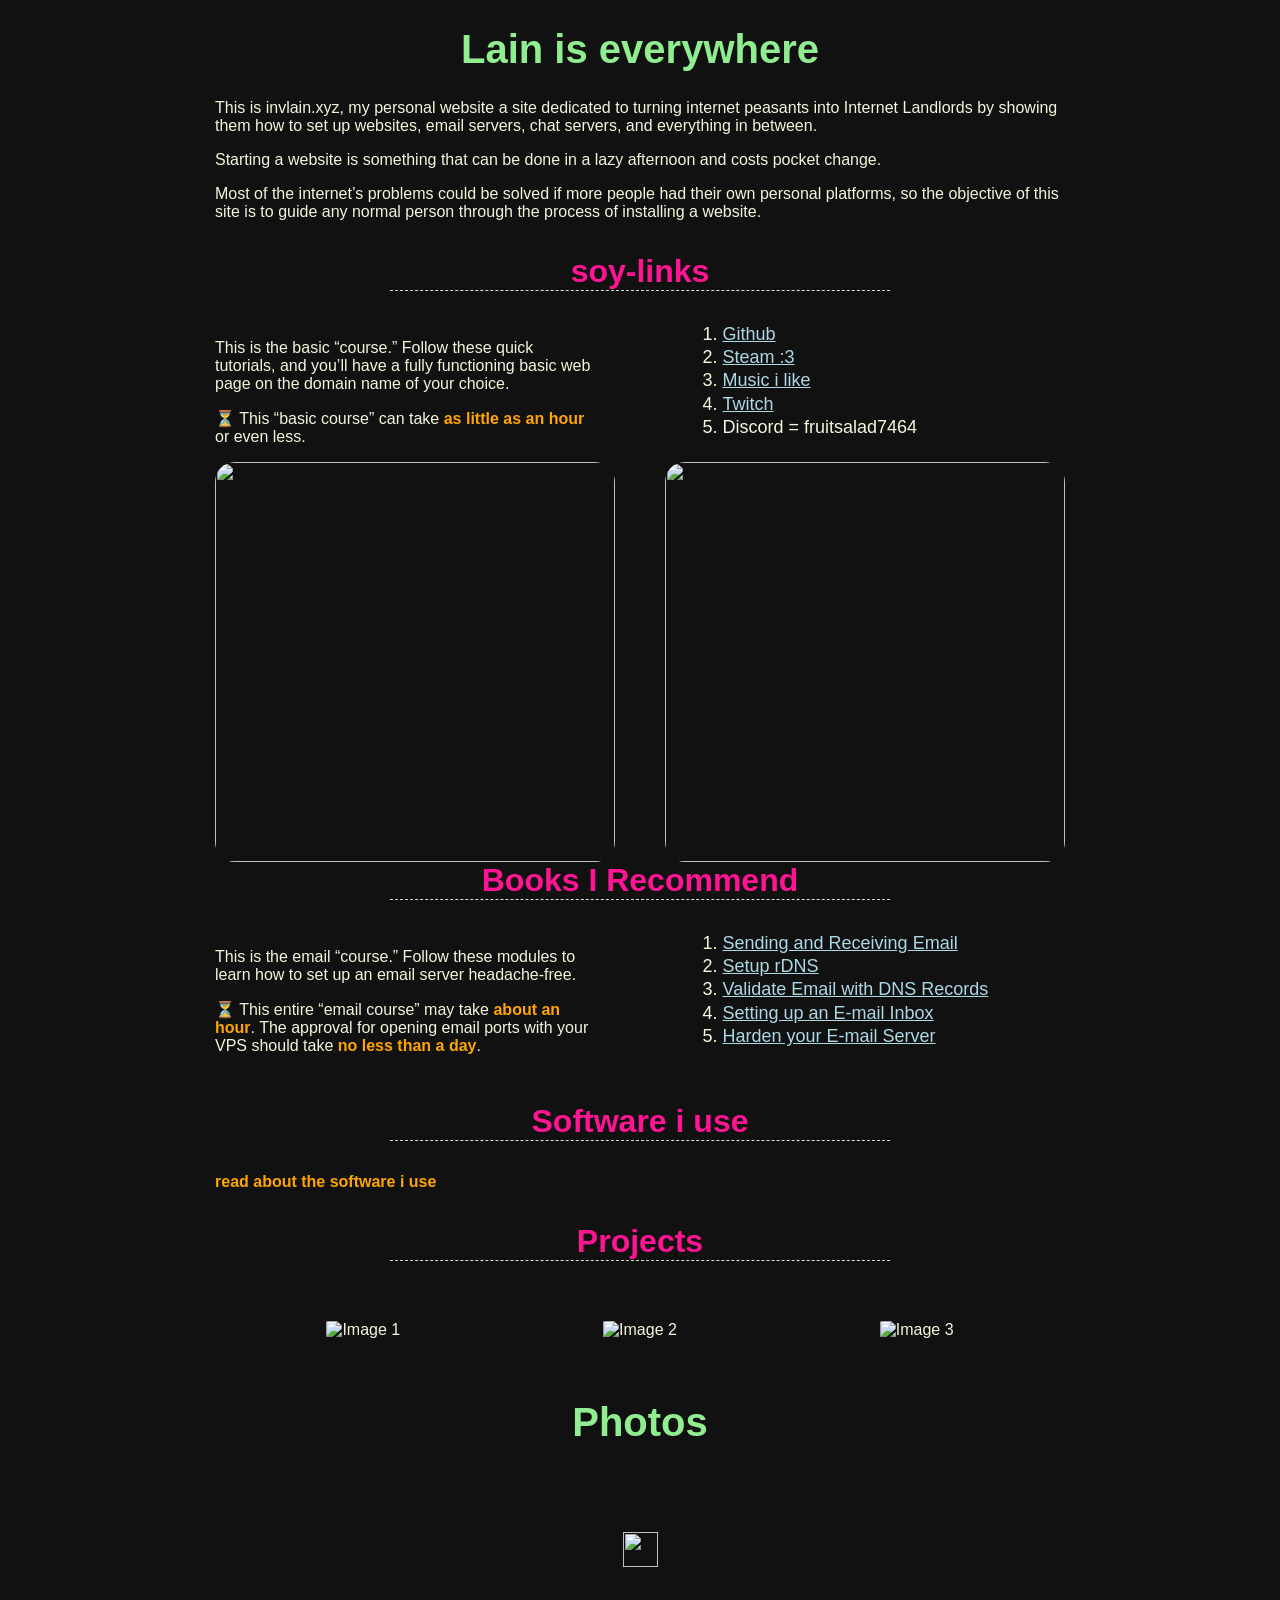
==== index.html @ 0e61f632 "Add files via upload" ====
<!DOCTYPE html>
<html lang="en">
<head>
  <meta http-equiv="content-type" content="text/html; charset=UTF-8">
  <meta name="generator" content="Hugo 0.80.0">
  <title>Lain</title>
  <link rel="canonical" href="https://Lain.net/">
  <link rel="alternate" type="application/rss+xml" title="Lain RSS">
  <link rel="stylesheet" type="text/css" href="mywebsite_files/style.css">
  <link rel="icon" href="https://images.squarespace-cdn.com/content/v1/57825361440243db4a4b7830/1641021232864-M6GP8YBA8YEK329PHSXB/IMG_8609.JPG?format=300w">
  <meta name="description" content="This is LandChad.net, a site dedicated to turning internet peasants into Internet Landlords by showing them how to set up websites, email servers, chat servers, and everything in between. Starting a website is something that can be done in a lazy afternoon and costs pocket change. Most of the internet’s problems could be solved if more people had their own personal platforms, so the objective of this site is to guide any normal person through the process of installing a website.">
  <meta name="viewport" content="width=device-width, initial-scale=1">
  <meta name="robots" content="index, follow">
  <meta charset="utf-8">
</head>
<body>
  <main>
    <header><h1>Lain is everywhere</h1></header>
    <article>
      <p>This is invlain.xyz, my personal website a site dedicated to turning internet peasants into Internet Landlords by showing them how to set up websites, email servers, chat servers, and everything in between.</p>
      <p>Starting a website is something that can be done in a lazy afternoon and costs pocket change.</p>
      <p>Most of the internet’s problems could be solved if more people had their own personal platforms, so the objective of this site is to guide any normal person through the process of installing a website.</p>
      <h2 id="soy-links">soy-links</h2>
      <div>
        <div class="left">
          <p>This is the basic “course.” Follow these quick tutorials, and you’ll have a fully functioning basic web page on the domain name of your choice.</p>
          <p>⏳ This “basic course” can take <strong>as little as an hour</strong> or even less.</p>
        </div>
        <div class="right">
          <ol class="ll">
            <li><a href="https://github.com/fruitsaladchan/"><span class="title">Github</span></a><span style="display:none">[basic]</span></li>
            <li><a href="https://steamcommunity.com/profiles/76561198983419915/"><span class="title">Steam :3</span></a><span style="display:none">[basic]</span></li>
            <li><a href="https://soundcloud.com/fruit-salad-162533379/likes"><span class="title">Music i like</span></a><span style="display:none">[basic]</span></li>
            <li><a href="https://www.twitch.tv/fruitsaladchan"><span class="title">Twitch</span></a><span style="display:none">[basic]</span></li>
            <li><span class="title">Discord = fruitsalad7464</span><span style="display:none">[basic]</span></li>
          </ol>
        </div>
        <br>
        <body>
          <img align="right" src="https://daladybug.productions/wp-content/uploads/2016/07/lain-bear-suit.png" width="400" height="400" class="rounded-image"> 
        </body>
        <img align="left" src="https://i.pinimg.com/originals/d7/64/84/d76484f755763b87d45ec9c56e21b37c.gif" width="400" height="400" class="rounded-image">
      </div>
      <h2 id="setup-an-email-server">Books I Recommend</h2>
      <div>
        <div class="left">
          <p>This is the email “course.” Follow these modules to learn how to set up an email server headache-free.</p>
          <p>⏳ This entire “email course” may take <strong>about an hour</strong>. The approval for opening email ports with your VPS should take <strong>no less than a day</strong>.</p>
        </div>
        <div class="right">
          <ol class="ll">
            <li><a href="https://landchad.net/mail/smtp/"><span class="title">Sending and Receiving Email</span></a><span style="display:none">[mail]</span></li>
            <li><a href="https://landchad.net/mail/rdns/"><span class="title">Setup rDNS</span></a><span style="display:none">[mail]</span></li>
            <li><a href="https://landchad.net/mail/validate/"><span class="title">Validate Email with DNS Records</span></a><span style="display:none">[mail]</span></li>
            <li><a href="https://landchad.net/mail/inbox/"><span class="title">Setting up an E-mail Inbox</span></a><span style="display:none">[mail]</span></li>
            <li><a href="https://landchad.net/mail/security/"><span class="title">Harden your E-mail Server</span></a><span style="display:none">[mail]</span></li>
          </ol>
        </div>
        <br>
      </div>
      <h2 id="software i use">Software i use</h2>
      
     <strong>read about the software i use</strong>
     <a href="https://github.com/fruitsaladchan/website/blob/main/Software.html"></a>
     

      <h2 align="center"> Projects</h2>






      &nbsp;

      <!DOCTYPE html>
      <html lang="en">
      <head>
          <meta charset="UTF-8">
          <meta name="viewport" content="width=device-width, initial-scale=1.0">
          <title>Small Image Row Example</title>
          <style>
              
              .image-row {
                  display: flex;
                  justify-content: space-around;
                  align-items: center;
                  margin: 10px;
              }
      
              .image-row img {
                  max-width: 250%;
                  height: auto;
                  max-height: 250px; 
              }
          </style>
      </head>
      <body>
      
          <div class="image-row">
              <img src="https://fauux.neocities.org/1367109547_2.gif" alt="Image 1" class="rounded-image">
              <img src="https://fauux.neocities.org/step2.gif" alt="Image 2" class="rounded-image">
              <img src="https://fauux.neocities.org/Sleep_2.gif" alt="Image 3" class="rounded-image">
          </div>
      
      </body>
      </html>

      &nbsp;

      <header><h1>Photos</h1></header>
      


      &nbsp;&nbsp;&nbsp;&nbsp;&nbsp;

</style>
</head>
<body>


<!-- Footer section -->
<footer>
<div class="gif-container">
  <img src="https://i.imgur.com/q7GqrC9.gif" width="35" height="35">
</div>

</body>
</html>
---- mywebsite_files/style.css ----
/* Since this site is about teaching web concepts, even this file is a learning
 * opportunity. */

body {
	color: beige ;
	background: #111 ;
	margin-bottom: 200px ;
    	font-family: sans-serif ;
}

h1 {
	text-align: center ;
	color: lightgreen ;
}

header h1 {
	font-size: 40px ;
}

h2 {
	text-align: center ;
	color: deeppink ;
	font-size: 24pt ;
	border-bottom: dashed #ddd 1px ;
	max-width: 500px ;
	margin: 1em auto ;
}

h3 {
    color: gold ;
	clear: both ;
}

/* "a" is for links. */
a {
    color: lightblue ;
}

/* The "hover" option, which can be used with pretty much anything, allows you
 * to set different settings if someone hovers over something with their mouse.
 * */
a:hover {
    color: white ;
}

dt {
	font-weight: bold ;
}

/* code and pre are for formatting monospace text commands. Use code generally,
 * but pre is for separate code blocks. pre is also sensitive to whitespace,
 * unlike most of HTML. */
code {
	border-radius: 5px ;
}
pre {
	background: #111222 ;
	border: 1px solid lime ;
	border-radius: 20px ;
	padding: 1em ;
	white-space: pre-wrap;
	overflow-wrap: break-word ;
	max-width: 600px ;
	margin: auto ;
}

.wide { max-width: inherit ; }

p img, li img, h1 img, h2 img, h3 img, h4 img, dt img, .inline {
	vertical-align: middle ;
	max-width: 1em;
	max-height: 1em;
	border: none ;
	display: inline ;
}

p img, li img, h1 img, h2 img, h3 img, h4 img, dt img, .inline {
	vertical-align: middle ;
	max-width: 1em;
	max-height: 1em;
	border: none ;
	display: inline ;
}

img {
	max-width: 90% ;
	margin: auto ;
	display: block ;
	border: none ;
}
.titleimg {
	border: none ;
	height: 150px ;
}
strong {
	color: orange ;
}

footer {
	text-align: center ;
	font-variant: small-caps ;
	clear: both ;
	padding: 2em 0 ;
}
footer li {
	display: inline-block ;
	padding: 0 .5em ;
	font-size: x-large ;
}
footer li:hover {
	background: lightblue ;
}

nav { font-size: small ;}

footer { font-size: large ; }

nav ul, footer ul, #taglist {
	padding: 0;
}

main {
	margin: auto ;
}

/* asides are used for minor tangential notes. I have them shrunk down in
 * softer colors in a box with soft corners (border-radius). */

aside {
    border: solid 1px black ;
    border-radius: 20px ;
    padding: 0 1em 0 1em ;
    font-size: small ;
}

aside p {
    color: gray ;
}

aside code {
    color: green ;
}

/* .callout here is refencing any aside given the class name callout
 * An example being: <aside class="callout"> */
aside.callout  {
    border: solid 1px orange;
}

.cnp {
	width: 100% ;

}

/* This "@media" block defines rules that will only be applied when the minimum
 * width of the screen is 55em or greater. In essence, they are settings that
 * only apply on normal widescreens, but *not* phones and low res monitors.
 * Since we have more room on widescreens, we change a couple things. */

@media (min-width: 55em) {

    aside {
    margin: 0 30px 0 30px;
    }

	.resright, .disappear {
		display: block ;
		float: right;
		padding: 20px ;
		clear: both ;
		max-height: 400px ;
		max-width: 300px ;
	}

    header { max-width: 900px ; margin: auto;}
	main { max-width: 850px ; }
}

.ll {
	font-size: large ;
	line-height: 1.3em ;
	max-width: 600px;
	margin: auto ;
	display: block ;
}

.ll dt {
	display: inline-block ;
	width: 6em ;
	background: gray ;
	max-width: 30% ;
}

.ll dd {
	display: inline ;
	background: blue ;
	max-width: 60% ;
}

.ll dd:after {
	display:block;
	content: '' ;
}


/* These settings are for the cryptocurrency donation QR codes and info on the
 * main page. */
.qr { max-width: 150px ; padding: 10px; border: none; }
.cryptocontainer {
    display: flex ;
    flex-wrap: wrap ;
    justify-content: center ;
}
.cryptoinfo {
    max-width: 350px ;
    text-align: center ;
    padding-left: 10px ;
    padding-right: 10px ;
}
.cryptoinfo code,.crypto {
	font-size: small ;
	overflow-wrap: break-word ;
}

/* The "Next Article" Button changes color and also has a 👉 automatically
 * added to its front. */

@-webkit-keyframes next {
    0% {color: yellow ;}
    100% {color: lightblue}
}

.prev {
	font-size: large ;
	text-align: center ;
	margin: auto ;
	display: block ;
	font-weight: bold ;
	padding: 1em ;
}

.prev:before {
	content: "👈" ;
}

.next a {
	color: inherit ;
}

.next {
	  -webkit-animation:next 1s infinite alternate ;
	font-size: xx-large ;
	text-align: center ;
	margin: auto ;
	display: block ;
	font-weight: bold ;
	padding: 1em ;
}

#servicelist {
	text-align: center ;
}

.next:before {
	content: "👉" ;
}

#servicelist {
	padding-left: 0 ;
}

#servicelist li {
	display: inline-block ;
	height: 150px ;
	width: 150px ;
	position: relative ;
}

#servicelist img {
	height: 80% ;
	width: 80% ;
	max-height: none ;
	max-width: none ;
	position: absolute ;
	left: 50% ;
	transform: translateX(-50%);
}

#servicelist .title, #servicelist li:hover .desc {
	display: block ;
	position: absolute ;
	color: white ;
	width: 100% ;
	text-align: center ;
	top: 50%;
  	transform: translateY(-50%);
	border-radius: 1em ;
	font-size: large ;

}

.left {
	width: 45% ;
	float: left ;
	clear: both ;
}

.right {
	width: 45% ;
	float: right ;
}

br {
	clear: both;
}

#servicelist .title {
	font-size: xx-large ;
	background-color: rgba(3,3,3,0.6) ;
}
#servicelist li:hover .desc {
	background-color: rgba(3,3,3,0.9) ;
}

#servicelist li:hover .title, .desc, .tags {
	display: none ;
}

mark {
	background: unset ;
	color: orange ;
	font-weight: bold ;
}

.rounded-image {
  border-radius: 5%;
}
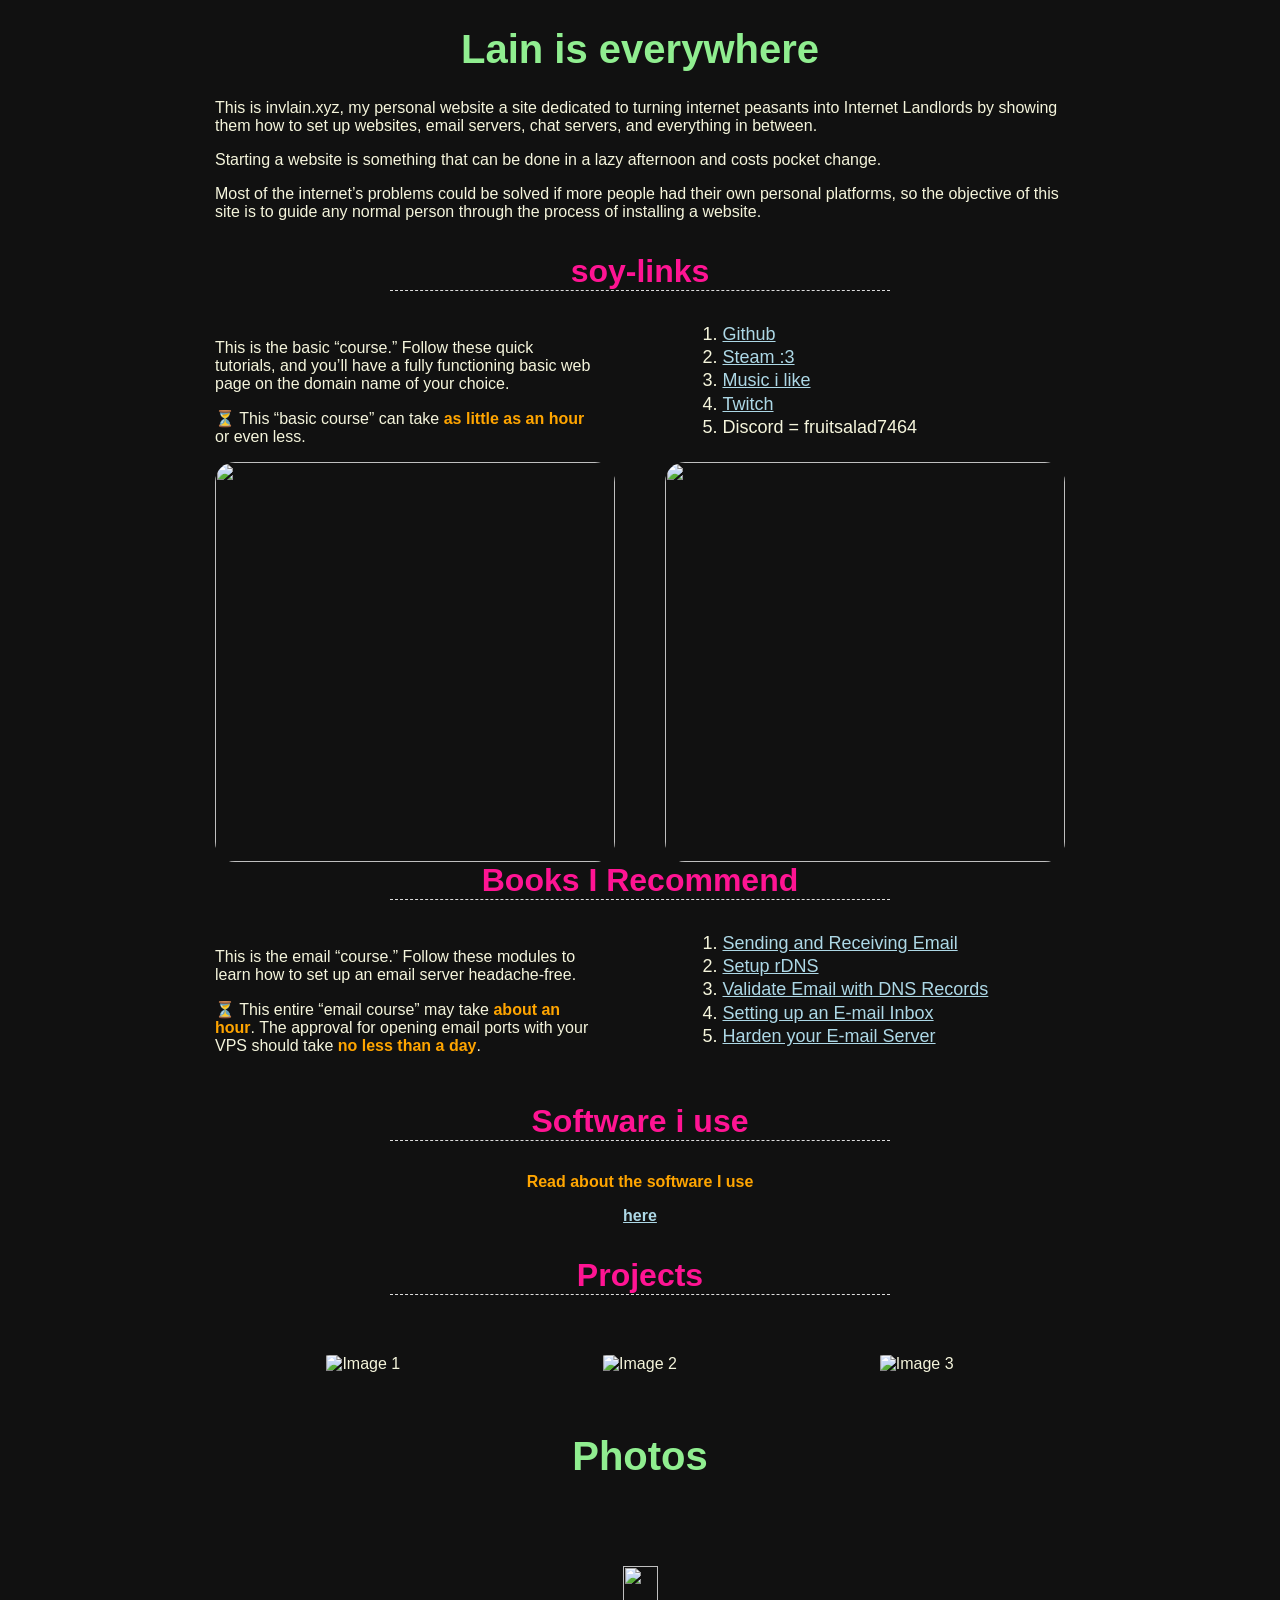
==== commit 68861ad2: "Add files via upload" ====
--- a/index.html
+++ b/index.html
@@ -59,9 +59,7 @@
         <br>
       </div>
       <h2 id="software i use">Software i use</h2>
-      
-     <strong>read about the software i use</strong>
-     <a href="https://github.com/fruitsaladchan/website/blob/main/Software.html"></a>
+      <p align="center"><strong >Read about the software I use</a></strong><p align="center"><strong><a href="software.html">here</a></strong></p>
      
 
       <h2 align="center"> Projects</h2>
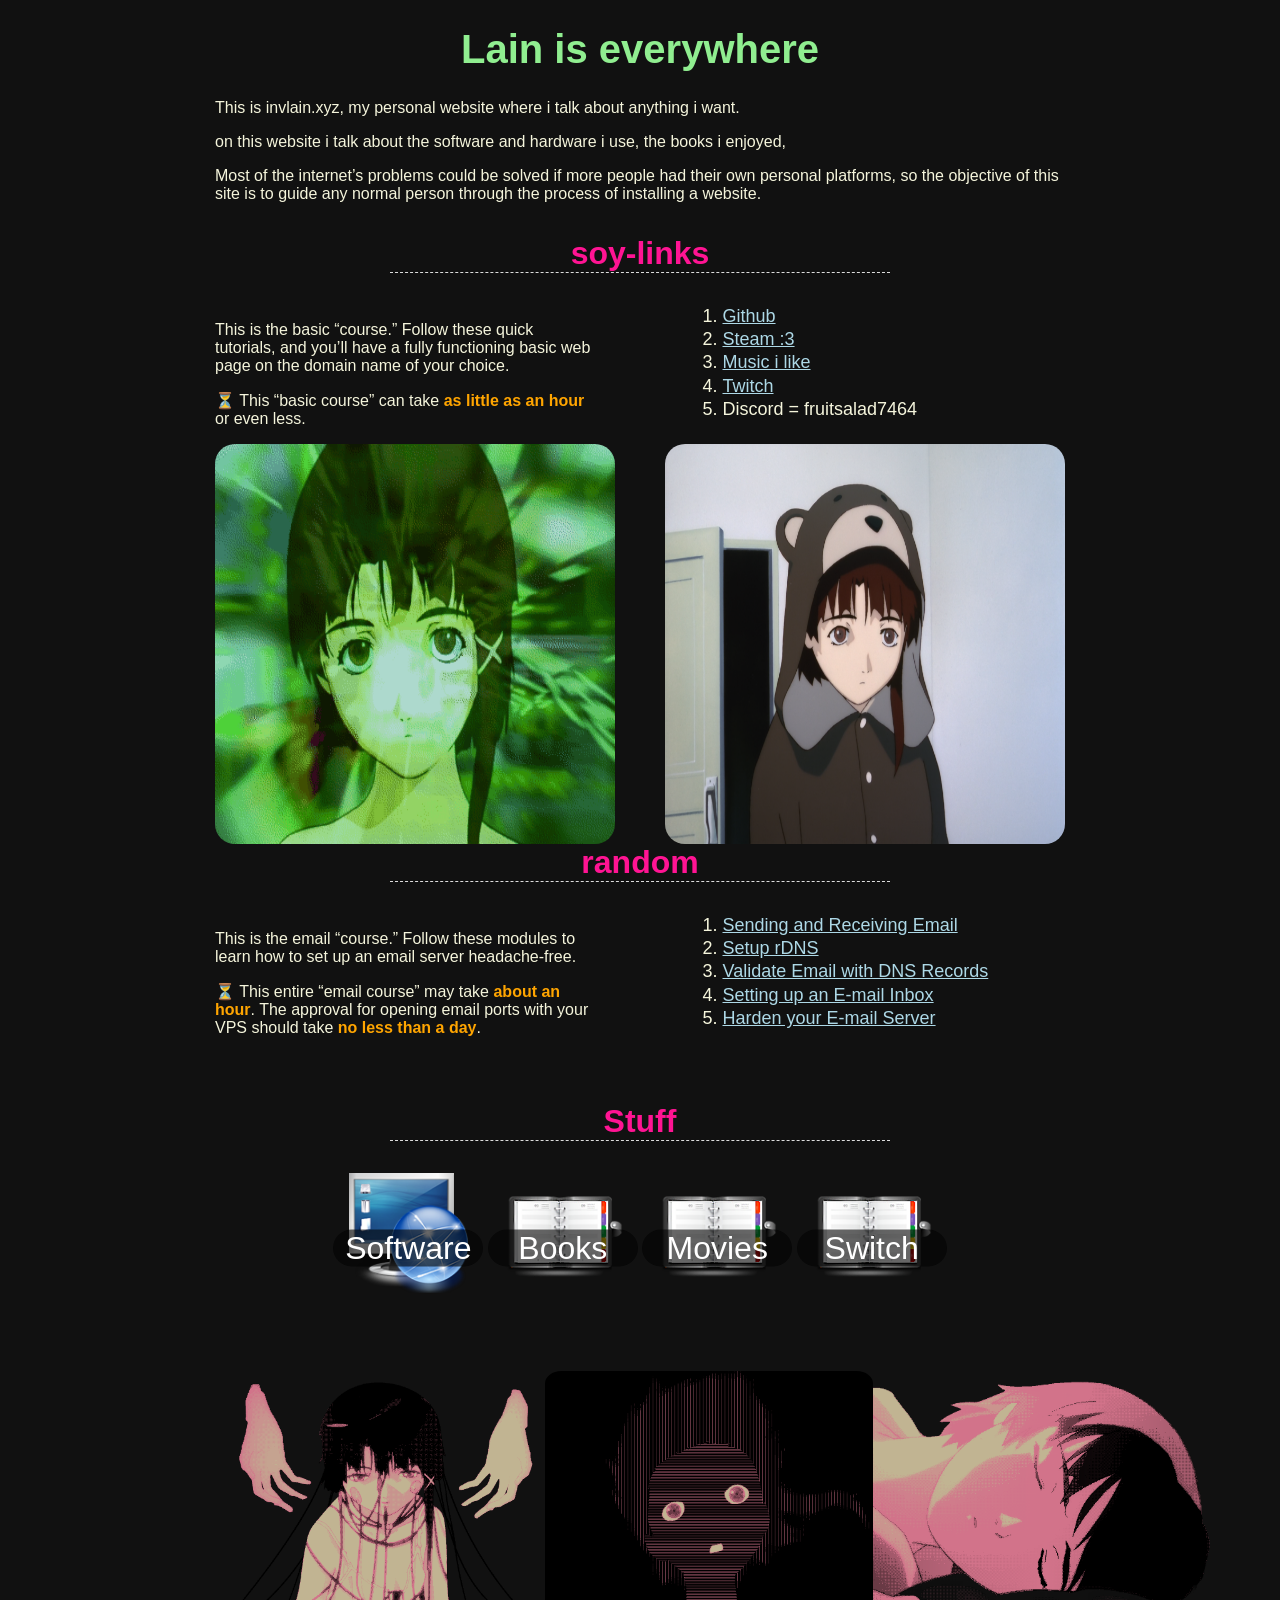
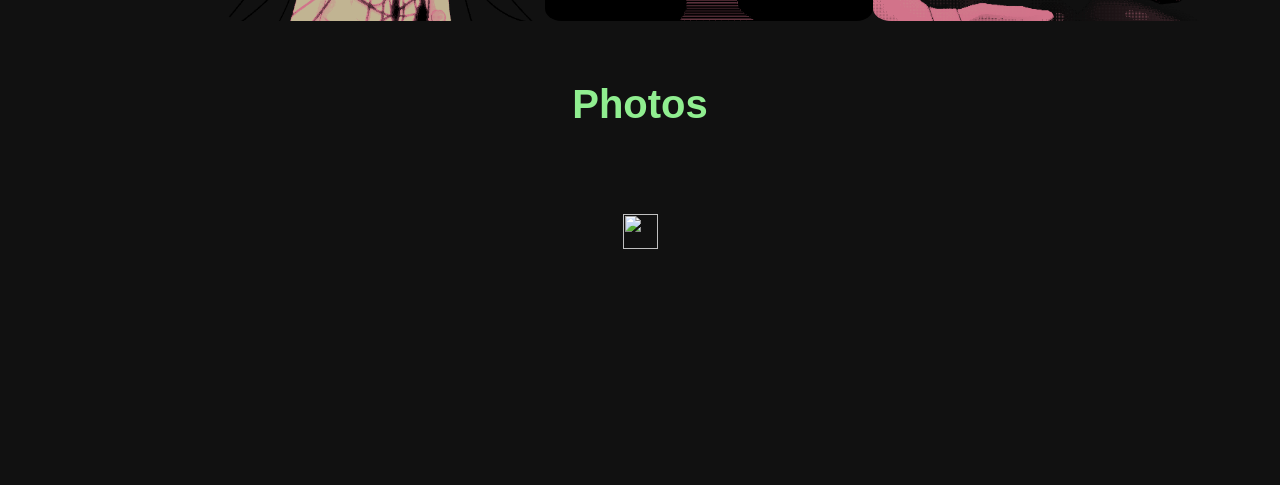
==== commit 21c336dc: "Add files via upload" ====
--- a/index.html
+++ b/index.html
@@ -7,8 +7,7 @@
   <link rel="canonical" href="https://Lain.net/">
   <link rel="alternate" type="application/rss+xml" title="Lain RSS">
   <link rel="stylesheet" type="text/css" href="mywebsite_files/style.css">
-  <link rel="icon" href="https://images.squarespace-cdn.com/content/v1/57825361440243db4a4b7830/1641021232864-M6GP8YBA8YEK329PHSXB/IMG_8609.JPG?format=300w">
-  <meta name="description" content="This is LandChad.net, a site dedicated to turning internet peasants into Internet Landlords by showing them how to set up websites, email servers, chat servers, and everything in between. Starting a website is something that can be done in a lazy afternoon and costs pocket change. Most of the internet’s problems could be solved if more people had their own personal platforms, so the objective of this site is to guide any normal person through the process of installing a website.">
+  <link rel="icon" href="mywebsite_files/1473031501_lain.gif">
   <meta name="viewport" content="width=device-width, initial-scale=1">
   <meta name="robots" content="index, follow">
   <meta charset="utf-8">
@@ -17,8 +16,8 @@
   <main>
     <header><h1>Lain is everywhere</h1></header>
     <article>
-      <p>This is invlain.xyz, my personal website a site dedicated to turning internet peasants into Internet Landlords by showing them how to set up websites, email servers, chat servers, and everything in between.</p>
-      <p>Starting a website is something that can be done in a lazy afternoon and costs pocket change.</p>
+      <p>This is invlain.xyz, my personal website where i talk about anything i want.</p>
+      <p>on this website i talk about the software and hardware i use, the books i enjoyed, </p>
       <p>Most of the internet’s problems could be solved if more people had their own personal platforms, so the objective of this site is to guide any normal person through the process of installing a website.</p>
       <h2 id="soy-links">soy-links</h2>
       <div>
@@ -37,11 +36,11 @@
         </div>
         <br>
         <body>
-          <img align="right" src="https://daladybug.productions/wp-content/uploads/2016/07/lain-bear-suit.png" width="400" height="400" class="rounded-image"> 
+          <img align="right" src="mywebsite_files/lain-bear-suit.png" width="400" height="400" class="rounded-image"> 
         </body>
-        <img align="left" src="https://i.pinimg.com/originals/d7/64/84/d76484f755763b87d45ec9c56e21b37c.gif" width="400" height="400" class="rounded-image">
+        <img align="left" src="mywebsite_files/d76484f755763b87d45ec9c56e21b37c.gif" width="400" height="400" class="rounded-image">
       </div>
-      <h2 id="setup-an-email-server">Books I Recommend</h2>
+      <h2>random</h2>
       <div>
         <div class="left">
           <p>This is the email “course.” Follow these modules to learn how to set up an email server headache-free.</p>
@@ -58,15 +57,19 @@
         </div>
         <br>
       </div>
-      <h2 id="software i use">Software i use</h2>
-      <p align="center"><strong >Read about the software I use</a></strong><p align="center"><strong><a href="software.html">here</a></strong></p>
-     
+      
+      
+    </div>
+    <br>
+    </div>
+    <h2 id="Software">Stuff</h2>
+    <ul id="servicelist">
+    <li><a href="software.html"><img src="mywebsite_files/krfb.png"><span class="title">Software</span><span class="desc">Click here to read about the software i use.</span></a><span class="tags">[service]</span></li>
+    <li><a href="books.html"><img src="mywebsite_files/kaddressbook.png"><span class="title">Books</span><span class="desc">Click here to read about the Books i reccomend.</span></a><span class="tags">[service]</span></li>
+    <li><a href="movies.html"><img src="mywebsite_files/kaddressbook.png"><span class="title">Movies</span><span class="desc">Click here to read about the Movies i reccomend.</span></a><span class="tags">[service]</span></li>
+    <li><a href="switch.html"><img src="mywebsite_files/kaddressbook.png"><span class="title">Switch</span><span class="desc">Click here to read my tutorial on jalibreaking a switch.</span></a><span class="tags">[service]</span></li>
 
-      <h2 align="center"> Projects</h2>
-
-
-
-
+  </ul>
 
 
       &nbsp;
@@ -96,9 +99,9 @@
       <body>
       
           <div class="image-row">
-              <img src="https://fauux.neocities.org/1367109547_2.gif" alt="Image 1" class="rounded-image">
-              <img src="https://fauux.neocities.org/step2.gif" alt="Image 2" class="rounded-image">
-              <img src="https://fauux.neocities.org/Sleep_2.gif" alt="Image 3" class="rounded-image">
+              <img src="mywebsite_files/1367109547_2.gif" alt="Image 1" class="rounded-image">
+              <img src="mywebsite_files/step2.gif" alt="Image 2" class="rounded-image">
+              <img src="mywebsite_files/Sleep_2.gif" alt="Image 3" class="rounded-image">
           </div>
       
       </body>
--- a/mywebsite_files/style.css
+++ b/mywebsite_files/style.css
@@ -1,5 +1,3 @@
-/* Since this site is about teaching web concepts, even this file is a learning
- * opportunity. */
 
 body {
 	color: beige ;
@@ -10,7 +8,7 @@
 
 h1 {
 	text-align: center ;
-	color: lightgreen ;
+	color: #90ee90 ;
 }
 
 header h1 {
@@ -31,14 +29,10 @@
 	clear: both ;
 }
 
-/* "a" is for links. */
 a {
     color: lightblue ;
 }
 
-/* The "hover" option, which can be used with pretty much anything, allows you
- * to set different settings if someone hovers over something with their mouse.
- * */
 a:hover {
     color: white ;
 }
@@ -47,15 +41,12 @@
 	font-weight: bold ;
 }
 
-/* code and pre are for formatting monospace text commands. Use code generally,
- * but pre is for separate code blocks. pre is also sensitive to whitespace,
- * unlike most of HTML. */
 code {
 	border-radius: 5px ;
 }
 pre {
 	background: #111222 ;
-	border: 1px solid lime ;
+	border: 1px solid #be3737 ;
 	border-radius: 20px ;
 	padding: 1em ;
 	white-space: pre-wrap;
@@ -123,9 +114,6 @@
 	margin: auto ;
 }
 
-/* asides are used for minor tangential notes. I have them shrunk down in
- * softer colors in a box with soft corners (border-radius). */
-
 aside {
     border: solid 1px black ;
     border-radius: 20px ;
@@ -141,8 +129,6 @@
     color: green ;
 }
 
-/* .callout here is refencing any aside given the class name callout
- * An example being: <aside class="callout"> */
 aside.callout  {
     border: solid 1px orange;
 }
@@ -152,10 +138,6 @@
 
 }
 
-/* This "@media" block defines rules that will only be applied when the minimum
- * width of the screen is 55em or greater. In essence, they are settings that
- * only apply on normal widescreens, but *not* phones and low res monitors.
- * Since we have more room on widescreens, we change a couple things. */
 
 @media (min-width: 55em) {
 
@@ -203,8 +185,6 @@
 }
 
 
-/* These settings are for the cryptocurrency donation QR codes and info on the
- * main page. */
 .qr { max-width: 150px ; padding: 10px; border: none; }
 .cryptocontainer {
     display: flex ;
@@ -221,9 +201,6 @@
 	font-size: small ;
 	overflow-wrap: break-word ;
 }
-
-/* The "Next Article" Button changes color and also has a 👉 automatically
- * added to its front. */
 
 @-webkit-keyframes next {
     0% {color: yellow ;}
@@ -335,3 +312,4 @@
 .rounded-image {
   border-radius: 5%;
 }
+
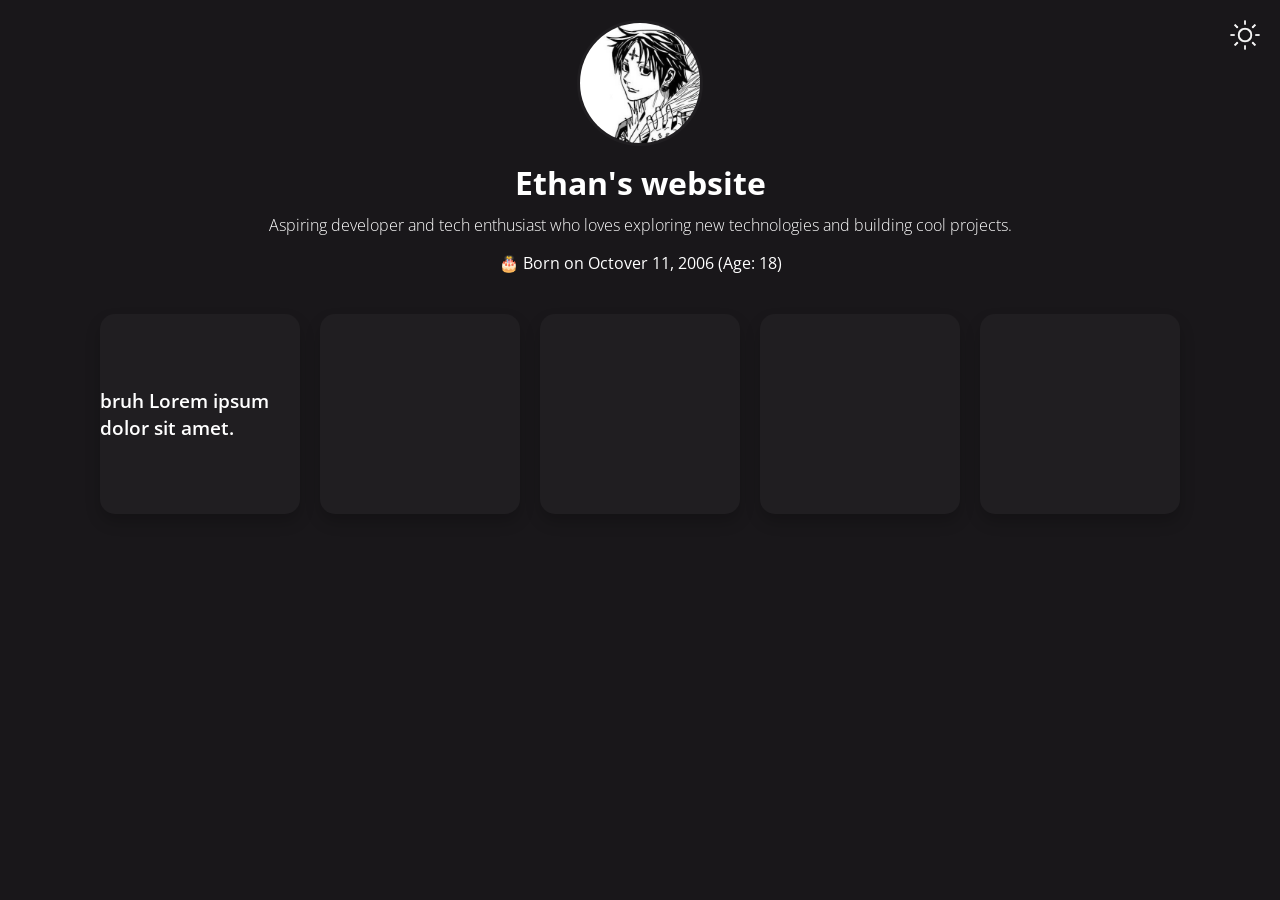
==== commit 18734bcc: "Add files via upload" ====
--- a/index.html
+++ b/index.html
@@ -1,130 +1,36 @@
-<!DOCTYPE html>
-<html lang="en">
-<head>
-  <meta http-equiv="content-type" content="text/html; charset=UTF-8">
-  <meta name="generator" content="Hugo 0.80.0">
-  <title>Lain</title>
-  <link rel="canonical" href="https://Lain.net/">
-  <link rel="alternate" type="application/rss+xml" title="Lain RSS">
-  <link rel="stylesheet" type="text/css" href="mywebsite_files/style.css">
-  <link rel="icon" href="mywebsite_files/1473031501_lain.gif">
-  <meta name="viewport" content="width=device-width, initial-scale=1">
-  <meta name="robots" content="index, follow">
-  <meta charset="utf-8">
-</head>
-<body>
-  <main>
-    <header><h1>Lain is everywhere</h1></header>
-    <article>
-      <p>This is invlain.xyz, my personal website where i talk about anything i want.</p>
-      <p>on this website i talk about the software and hardware i use, the books i enjoyed, </p>
-      <p>Most of the internet’s problems could be solved if more people had their own personal platforms, so the objective of this site is to guide any normal person through the process of installing a website.</p>
-      <h2 id="soy-links">soy-links</h2>
-      <div>
-        <div class="left">
-          <p>This is the basic “course.” Follow these quick tutorials, and you’ll have a fully functioning basic web page on the domain name of your choice.</p>
-          <p>⏳ This “basic course” can take <strong>as little as an hour</strong> or even less.</p>
-        </div>
-        <div class="right">
-          <ol class="ll">
-            <li><a href="https://github.com/fruitsaladchan/"><span class="title">Github</span></a><span style="display:none">[basic]</span></li>
-            <li><a href="https://steamcommunity.com/profiles/76561198983419915/"><span class="title">Steam :3</span></a><span style="display:none">[basic]</span></li>
-            <li><a href="https://soundcloud.com/fruit-salad-162533379/likes"><span class="title">Music i like</span></a><span style="display:none">[basic]</span></li>
-            <li><a href="https://www.twitch.tv/fruitsaladchan"><span class="title">Twitch</span></a><span style="display:none">[basic]</span></li>
-            <li><span class="title">Discord = fruitsalad7464</span><span style="display:none">[basic]</span></li>
-          </ol>
-        </div>
-        <br>
-        <body>
-          <img align="right" src="mywebsite_files/lain-bear-suit.png" width="400" height="400" class="rounded-image"> 
-        </body>
-        <img align="left" src="mywebsite_files/d76484f755763b87d45ec9c56e21b37c.gif" width="400" height="400" class="rounded-image">
-      </div>
-      <h2>random</h2>
-      <div>
-        <div class="left">
-          <p>This is the email “course.” Follow these modules to learn how to set up an email server headache-free.</p>
-          <p>⏳ This entire “email course” may take <strong>about an hour</strong>. The approval for opening email ports with your VPS should take <strong>no less than a day</strong>.</p>
-        </div>
-        <div class="right">
-          <ol class="ll">
-            <li><a href="https://landchad.net/mail/smtp/"><span class="title">Sending and Receiving Email</span></a><span style="display:none">[mail]</span></li>
-            <li><a href="https://landchad.net/mail/rdns/"><span class="title">Setup rDNS</span></a><span style="display:none">[mail]</span></li>
-            <li><a href="https://landchad.net/mail/validate/"><span class="title">Validate Email with DNS Records</span></a><span style="display:none">[mail]</span></li>
-            <li><a href="https://landchad.net/mail/inbox/"><span class="title">Setting up an E-mail Inbox</span></a><span style="display:none">[mail]</span></li>
-            <li><a href="https://landchad.net/mail/security/"><span class="title">Harden your E-mail Server</span></a><span style="display:none">[mail]</span></li>
-          </ol>
-        </div>
-        <br>
-      </div>
-      
-      
-    </div>
-    <br>
-    </div>
-    <h2 id="Software">Stuff</h2>
-    <ul id="servicelist">
-    <li><a href="software.html"><img src="mywebsite_files/krfb.png"><span class="title">Software</span><span class="desc">Click here to read about the software i use.</span></a><span class="tags">[service]</span></li>
-    <li><a href="books.html"><img src="mywebsite_files/kaddressbook.png"><span class="title">Books</span><span class="desc">Click here to read about the Books i reccomend.</span></a><span class="tags">[service]</span></li>
-    <li><a href="movies.html"><img src="mywebsite_files/kaddressbook.png"><span class="title">Movies</span><span class="desc">Click here to read about the Movies i reccomend.</span></a><span class="tags">[service]</span></li>
-    <li><a href="switch.html"><img src="mywebsite_files/kaddressbook.png"><span class="title">Switch</span><span class="desc">Click here to read my tutorial on jalibreaking a switch.</span></a><span class="tags">[service]</span></li>
-
-  </ul>
-
-
-      &nbsp;
-
-      <!DOCTYPE html>
-      <html lang="en">
-      <head>
-          <meta charset="UTF-8">
-          <meta name="viewport" content="width=device-width, initial-scale=1.0">
-          <title>Small Image Row Example</title>
-          <style>
-              
-              .image-row {
-                  display: flex;
-                  justify-content: space-around;
-                  align-items: center;
-                  margin: 10px;
-              }
-      
-              .image-row img {
-                  max-width: 250%;
-                  height: auto;
-                  max-height: 250px; 
-              }
-          </style>
-      </head>
-      <body>
-      
-          <div class="image-row">
-              <img src="mywebsite_files/1367109547_2.gif" alt="Image 1" class="rounded-image">
-              <img src="mywebsite_files/step2.gif" alt="Image 2" class="rounded-image">
-              <img src="mywebsite_files/Sleep_2.gif" alt="Image 3" class="rounded-image">
-          </div>
-      
-      </body>
-      </html>
-
-      &nbsp;
-
-      <header><h1>Photos</h1></header>
-      
-
-
-      &nbsp;&nbsp;&nbsp;&nbsp;&nbsp;
-
-</style>
-</head>
-<body>
-
-
-<!-- Footer section -->
-<footer>
-<div class="gif-container">
-  <img src="https://i.imgur.com/q7GqrC9.gif" width="35" height="35">
-</div>
-
-</body>
-</html>+<!doctype html>
+<html lang="en">
+  <head>
+    <meta charset="UTF-8" />
+    <meta name="viewport" content="width=device-width, initial-scale=1.0" />
+    <title>My Website</title>
+    <link rel="stylesheet" href="assets/css/style.css" />
+  </head>
+  <body>
+    <div class="theme-toggle" id="theme-toggle">
+      <img id="toggle-icon" src="./assets/imgs/sun.png" alt="Toggle Theme" />
+    </div>
+    <!-- Profile Section -->
+    <header>
+      <img
+        class="profile-pic"
+        src="assets/imgs/image.png"
+        alt="Profile Picture"
+      />
+      <h1>Ethan's website</h1>
+      <p class="bio">
+        Aspiring developer and tech enthusiast who loves exploring new
+        technologies and building cool projects.
+      </p>
+      <p class="birthday">🎂 Born on Octover 11, 2006 (Age: 18)</p>
+    </header>
+    <div class="container">
+      <div class="box">bruh Lorem ipsum dolor sit amet.</div>
+      <div class="box"></div>
+      <div class="box"></div>
+      <div class="box"></div>
+      <div class="box"></div>
+    </div>
+    <script src="assets/js/script.js"></script>
+  </body>
+</html>
--- a/assets/css/style.css
+++ b/assets/css/style.css
@@ -0,0 +1,121 @@
+/* Open Sans Font */
+@import url("https://fonts.googleapis.com/css2?family=Open+Sans:wght@300;400;700&display=swap");
+
+:root {
+  --bg-color-dark: #19171a;
+  --box-color-dark: #201e21;
+  --text-color-dark: #ffffff;
+
+  --bg-color-light: #f5f5f5;
+  --box-color-light: #e4e6e6;
+  --text-color-light: #000000;
+
+  --box-shadow-dark: rgba(0, 0, 0, 0.2);
+  --box-shadow-light: rgba(0, 0, 0, 0.1);
+}
+
+body {
+  margin: 0;
+  padding: 0;
+  font-family: "Open Sans", sans-serif;
+  display: flex;
+  flex-direction: column;
+  align-items: center;
+  background-color: var(--bg-color-dark);
+  color: var(--text-color-dark);
+  transition:
+    background-color 0.5s,
+    color 0.5s;
+}
+
+.theme-toggle {
+  position: absolute;
+  top: 20px;
+  right: 20px;
+  cursor: pointer;
+}
+
+.theme-toggle img {
+  width: 30px;
+  height: 30px;
+}
+
+header {
+  text-align: center;
+  margin-top: 20px;
+}
+
+.profile-pic {
+  width: 120px;
+  height: 120px;
+  border-radius: 50%;
+  object-fit: cover;
+  border: 3px solid var(--box-color-dark);
+  transition: border-color 0.5s;
+}
+
+h1 {
+  margin: 10px 0;
+  font-weight: 700;
+}
+
+.bio {
+  font-weight: 300;
+  margin: 5px 0;
+}
+
+.birthday {
+  font-weight: 400;
+  margin-bottom: 20px;
+}
+
+.container {
+  display: flex;
+  flex-wrap: wrap;
+  gap: 20px;
+  justify-content: center;
+  margin: 20px;
+}
+
+.box {
+  width: 200px;
+  height: 200px;
+  background-color: var(--box-color-dark);
+  border-radius: 15px;
+  display: flex;
+  align-items: center;
+  justify-content: center;
+  font-size: 1.2rem;
+  font-weight: 600;
+  color: var(--text-color-dark);
+  box-shadow: 0 8px 15px var(--box-shadow-dark);
+  transition:
+    transform 0.3s,
+    box-shadow 0.3s,
+    background-color 0.5s,
+    color 0.5s;
+}
+
+.box:hover {
+  transform: translateY(-10px);
+  box-shadow: 0 15px 30px var(--box-shadow-dark);
+}
+
+.light-mode {
+  background-color: var(--bg-color-light);
+  color: var(--text-color-light);
+}
+
+.light-mode .profile-pic {
+  border-color: var(--box-color-light);
+}
+
+.light-mode .box {
+  background-color: var(--box-color-light);
+  box-shadow: 0 8px 15px var(--box-shadow-light);
+  color: var(--text-color-light);
+}
+
+.light-mode .box:hover {
+  box-shadow: 0 15px 30px var(--box-shadow-light);
+}
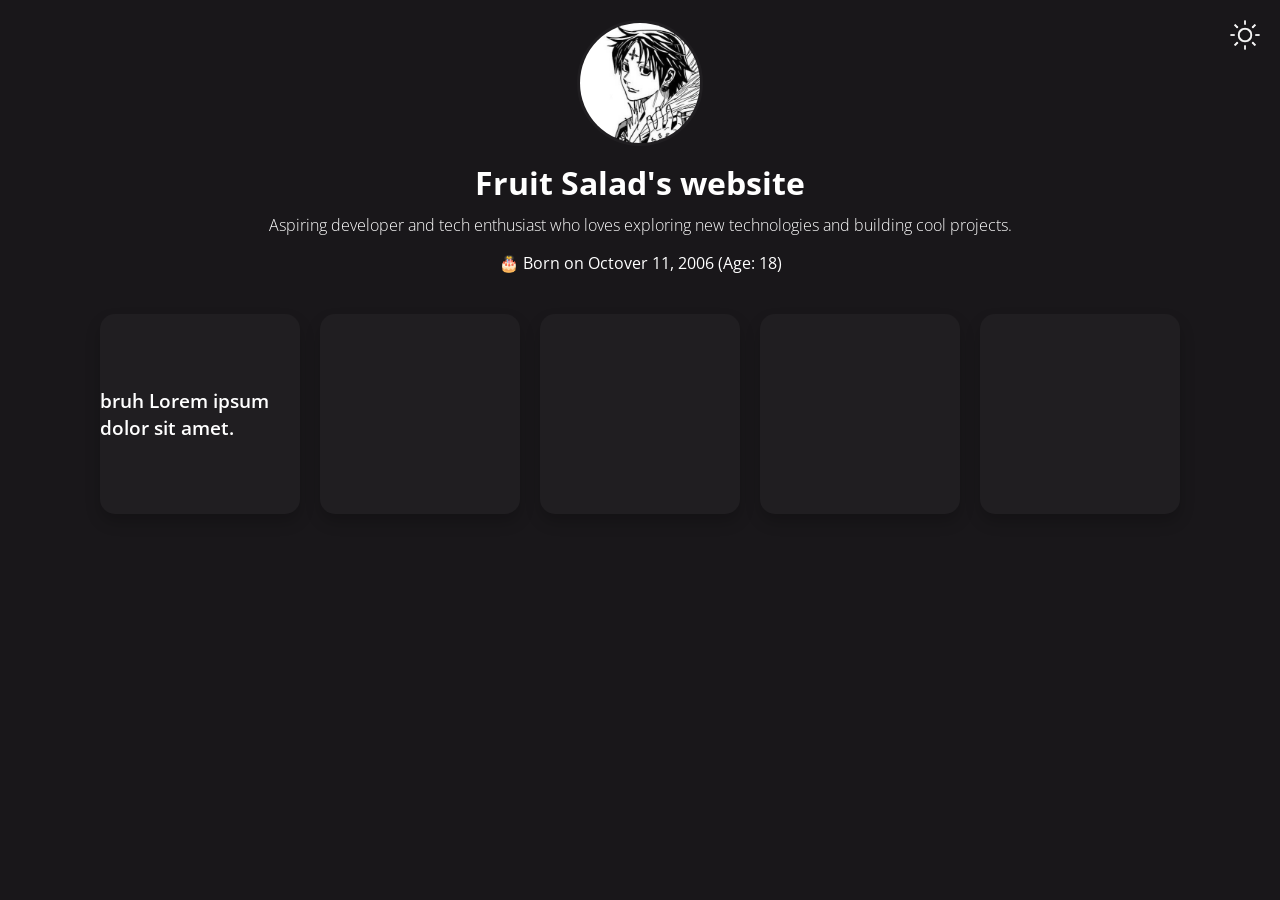
==== commit 8aa1af0b: "change name" ====
--- a/index.html
+++ b/index.html
@@ -17,7 +17,7 @@
         src="assets/imgs/image.png"
         alt="Profile Picture"
       />
-      <h1>Ethan's website</h1>
+      <h1>Fruit Salad's website</h1>
       <p class="bio">
         Aspiring developer and tech enthusiast who loves exploring new
         technologies and building cool projects.
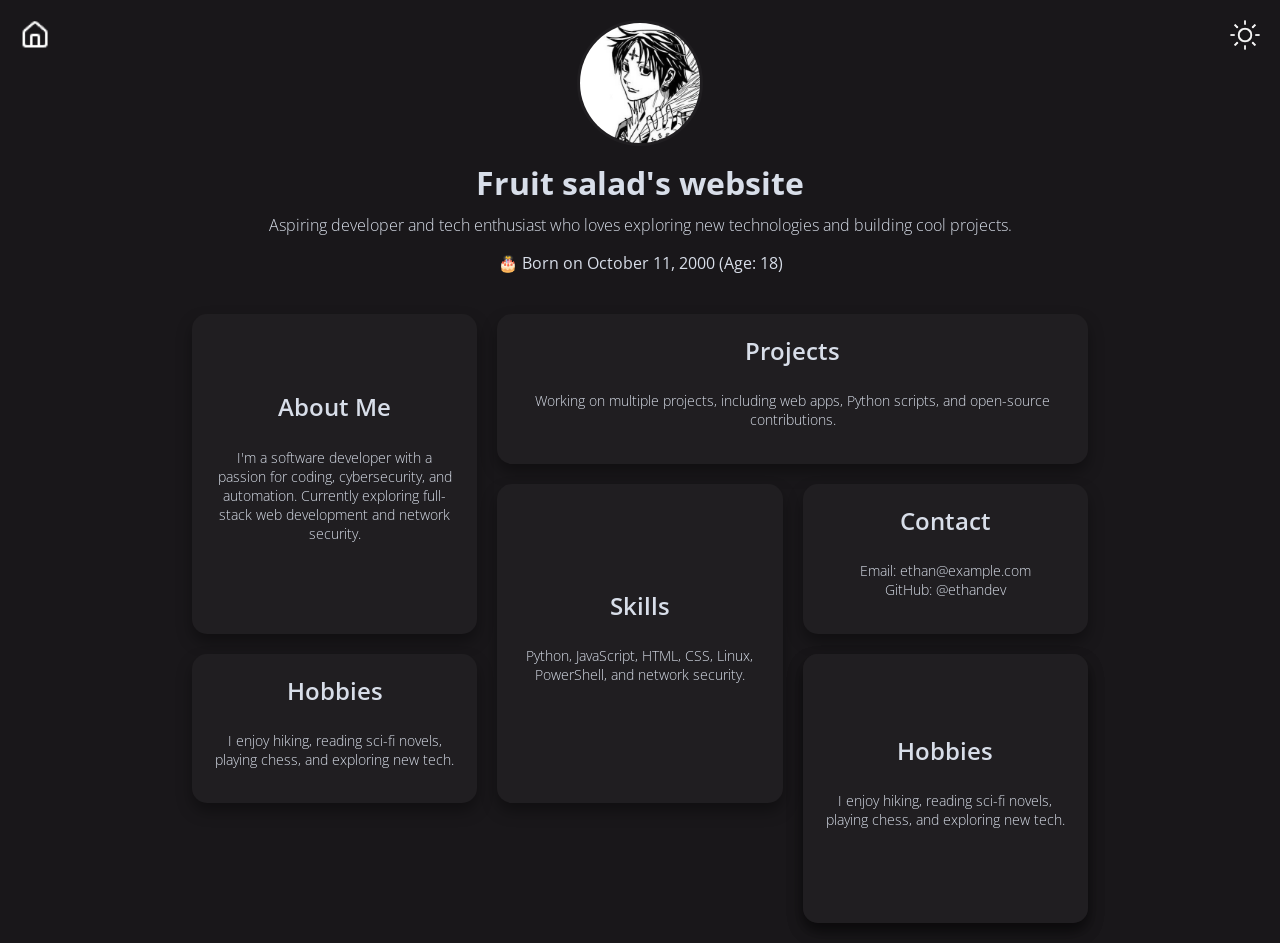
==== commit 05299d36: "update" ====
--- a/index.html
+++ b/index.html
@@ -3,34 +3,85 @@
   <head>
     <meta charset="UTF-8" />
     <meta name="viewport" content="width=device-width, initial-scale=1.0" />
-    <title>My Website</title>
+    <title>Profile Page</title>
     <link rel="stylesheet" href="assets/css/style.css" />
+	<link rel="icon" type="favicon" href="assets/imgs/image.png">
   </head>
   <body>
+      <a href="index.html" class="home-icon" id="home-icon">
+  <img id="home-icon" src="./assets/imgs/house-white.png" alt="Home">
+</a>
+    </div>
     <div class="theme-toggle" id="theme-toggle">
-      <img id="toggle-icon" src="./assets/imgs/sun.png" alt="Toggle Theme" />
+      <img id="toggle-icon" src="assets/imgs/sun.png" alt="Toggle Theme" />
     </div>
-    <!-- Profile Section -->
     <header>
       <img
         class="profile-pic"
         src="assets/imgs/image.png"
         alt="Profile Picture"
       />
-      <h1>Fruit Salad's website</h1>
+      <h1>Fruit salad's website</h1>
       <p class="bio">
         Aspiring developer and tech enthusiast who loves exploring new
         technologies and building cool projects.
       </p>
-      <p class="birthday">🎂 Born on Octover 11, 2006 (Age: 18)</p>
+      <p class="birthday">🎂 Born on October 11, 2000 (Age: 18)</p>
     </header>
+
     <div class="container">
-      <div class="box">bruh Lorem ipsum dolor sit amet.</div>
-      <div class="box"></div>
-      <div class="box"></div>
-      <div class="box"></div>
-      <div class="box"></div>
+      <div class="box box1">
+        <h2>About Me</h2>
+        <p>
+          I'm a software developer with a passion for coding, cybersecurity, and
+          automation. Currently exploring full-stack web development and network
+          security.
+        </p>
+      </div>
+      <div class="box box2">
+        <h2>Projects</h2>
+        <p>
+          Working on multiple projects, including web apps, Python scripts, and
+          open-source contributions.
+        </p>
+      </div>
+      <div class="box box3">
+        <h2>Skills</h2>
+        <p>
+          Python, JavaScript, HTML, CSS, Linux, PowerShell, and network
+          security.
+        </p>
+      </div>
+      <div class="box box4">
+        <h2>Contact</h2>
+        <p>Email: ethan@example.com<br />GitHub: @ethandev</p>
+      </div>
+      <div class="box box5">
+        <h2>Links</h2>
+        <p>
+          <a href="https://github.com/fruitsaladchan">GitHub</a><br />
+          <a href="https://www.linkedin.com/in/ethandev" target="_blank"
+            >LinkedIn</a
+          ><br />
+          <a href="https://ethanportfolio.com" target="_blank">Portfolio</a>
+        </p>
+      </div>
+      <div class="box box6">
+        <h2>Hobbies</h2>
+        <p>
+          I enjoy hiking, reading sci-fi novels, playing chess, and exploring
+          new tech.
+        </p>
+      </div>
+      <div class="box box7">
+        <h2>Hobbies</h2>
+        <p>
+          I enjoy hiking, reading sci-fi novels, playing chess, and exploring
+          new tech.
+        </p>
+      </div>
     </div>
+
     <script src="assets/js/script.js"></script>
   </body>
 </html>
--- a/assets/css/style.css
+++ b/assets/css/style.css
@@ -4,14 +4,14 @@
 :root {
   --bg-color-dark: #19171a;
   --box-color-dark: #201e21;
-  --text-color-dark: #ffffff;
+  --text-color-dark: #d8dee9;
 
   --bg-color-light: #f5f5f5;
   --box-color-light: #e4e6e6;
-  --text-color-light: #000000;
+  --text-color-light: #3a3a3a;
 
-  --box-shadow-dark: rgba(0, 0, 0, 0.2);
-  --box-shadow-light: rgba(0, 0, 0, 0.1);
+  --box-shadow-dark: rgba(0, 0, 0, 0.35);
+  --box-shadow-light: rgba(0, 0, 0, 0.4);
 }
 
 body {
@@ -26,6 +26,18 @@
   transition:
     background-color 0.5s,
     color 0.5s;
+}
+
+.home-icon {
+  position: absolute;
+  top: 20px;
+  left: 20px;
+}
+
+.home-icon img {
+  width: 30px;
+  height: 30px;
+  cursor: pointer;
 }
 
 .theme-toggle {
@@ -70,23 +82,23 @@
 }
 
 .container {
-  display: flex;
-  flex-wrap: wrap;
+  display: grid;
+  grid-template-columns: repeat(6, 1fr);
+  grid-template-rows: repeat(3, auto);
   gap: 20px;
-  justify-content: center;
   margin: 20px;
+  max-width: 70%;
 }
 
 .box {
-  width: 200px;
-  height: 200px;
   background-color: var(--box-color-dark);
   border-radius: 15px;
+  padding: 20px;
   display: flex;
+  flex-direction: column;
   align-items: center;
   justify-content: center;
-  font-size: 1.2rem;
-  font-weight: 600;
+  text-align: center;
   color: var(--text-color-dark);
   box-shadow: 0 8px 15px var(--box-shadow-dark);
   transition:
@@ -101,6 +113,54 @@
   box-shadow: 0 15px 30px var(--box-shadow-dark);
 }
 
+.box h2 {
+  margin: 0 0 10px;
+  font-size: 1.5rem;
+  font-weight: 600;
+}
+
+.box p {
+  font-size: 0.9em;
+  font-weight: 300;
+  font-family: "Open Sans", sans-serif;
+}
+
+.box1 {
+  grid-column: 1 / 3;
+  grid-row: 1 / 3;
+}
+
+.box2 {
+  grid-column: 3 / 7;
+  grid-row: 1 / 2;
+}
+
+.box3 {
+  grid-column: 3 / 5;
+  grid-row: 2 / 5;
+}
+
+.box4 {
+  grid-column: 5 / 7;
+  grid-row: 2 / 3;
+}
+
+.box5 {
+  grid-column: 5 / 7;
+  grid-row: 3 / 11;
+}
+
+.box6 {
+  grid-column: 5 / 7;
+  grid-row: 3 / 11;
+}
+
+.box7 {
+  grid-column: 1 / 3;
+  grid-row: 3 / 5;
+}
+
+/* Light Mode Styles */
 .light-mode {
   background-color: var(--bg-color-light);
   color: var(--text-color-light);
@@ -112,10 +172,14 @@
 
 .light-mode .box {
   background-color: var(--box-color-light);
+  color: var(--text-color-light);
   box-shadow: 0 8px 15px var(--box-shadow-light);
-  color: var(--text-color-light);
 }
 
 .light-mode .box:hover {
   box-shadow: 0 15px 30px var(--box-shadow-light);
 }
+
+.light-mode a {
+  color: var(--text-color-light);
+}
